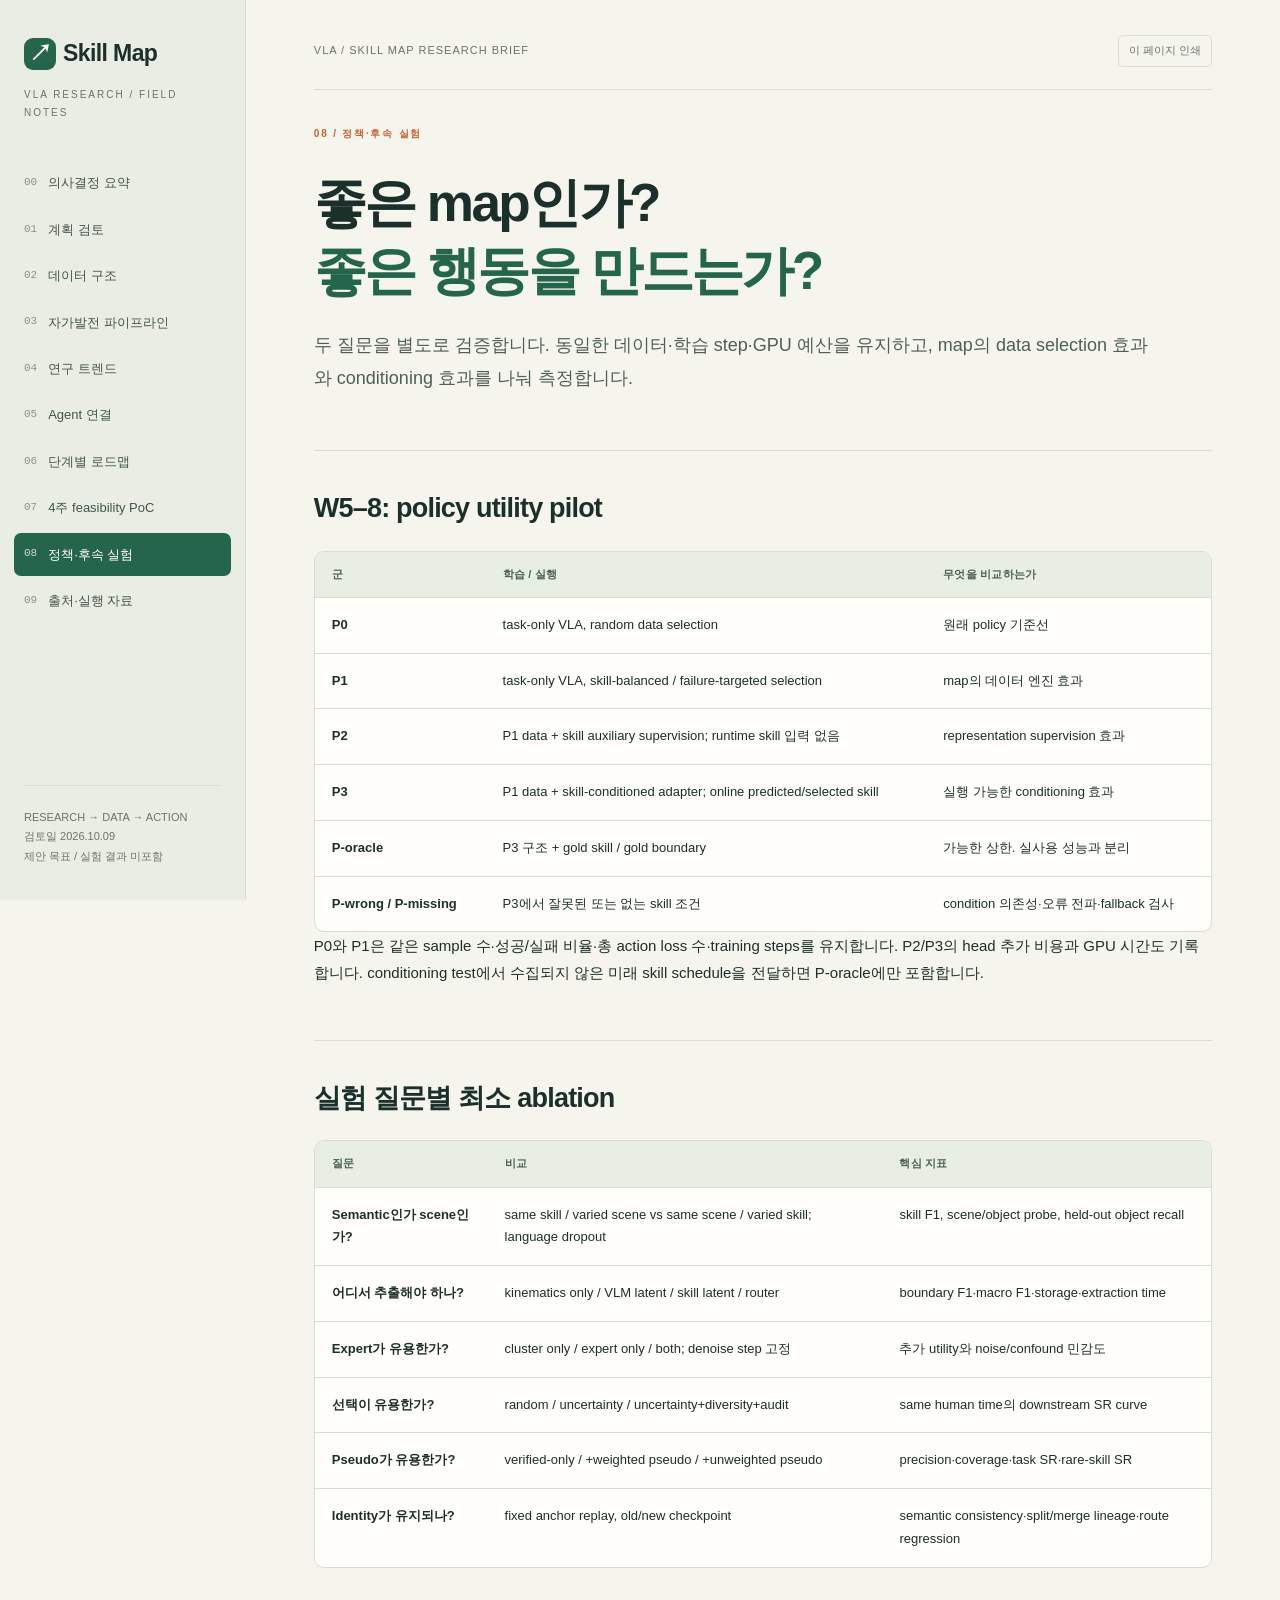
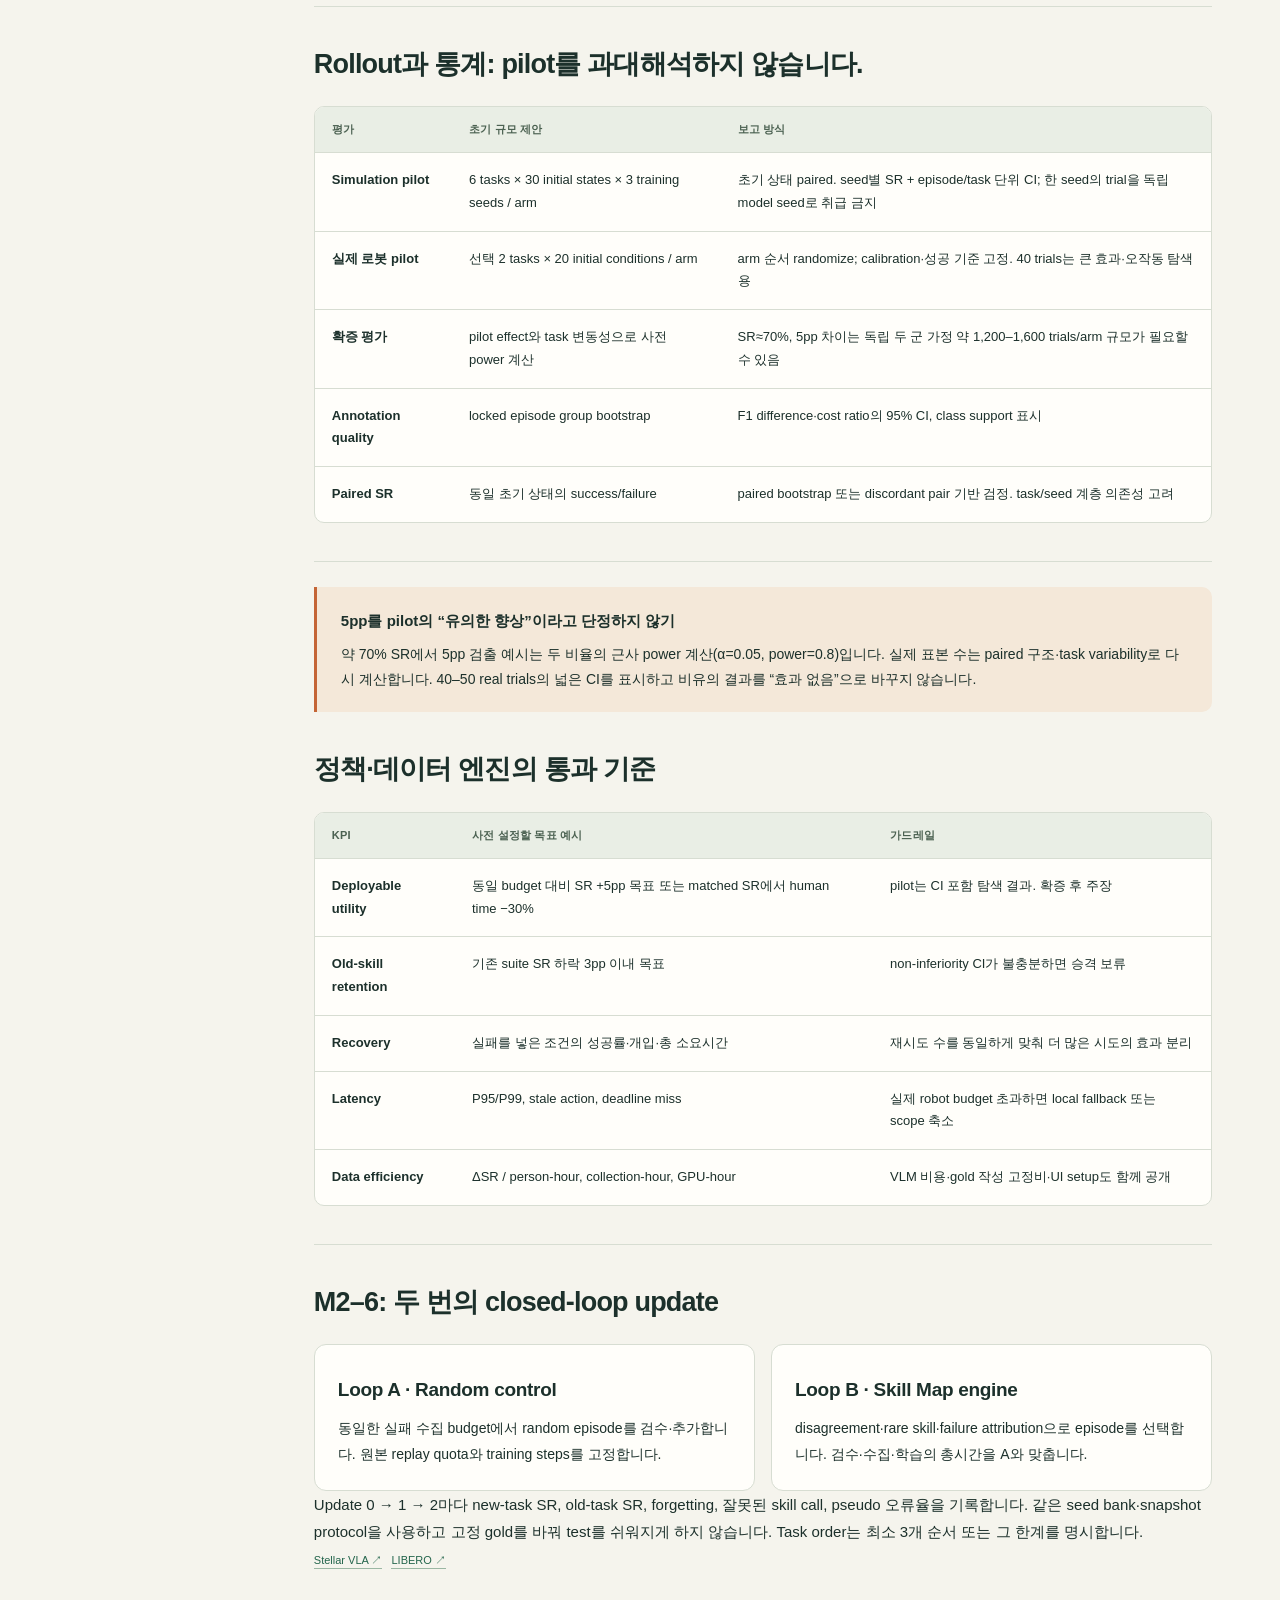
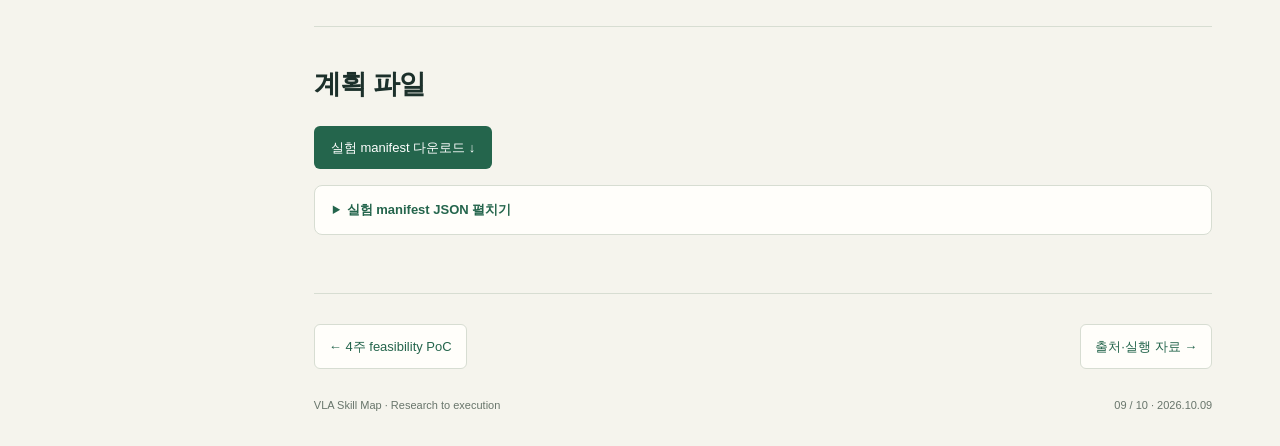
==== docs/experiments.html @ 4793a788 "Publish VLA Skill Map research report" ====
<!doctype html>
<html lang="ko"><head><meta charset="utf-8"><meta name="viewport" content="width=device-width,initial-scale=1"><meta name="description" content="VLA Skill Map 연구 계획 검토: LeRobot v3, semi-supervised labeling, 데이터 엔진, Agent 연결과 PoC"><title>정책·후속 실험 · VLA Skill Map</title><link rel="stylesheet" href="assets/style.css"><link rel="icon" href="assets/favicon.svg" type="image/svg+xml"><script src="assets/app.js" defer></script></head>
<body><a class="skip" href="#main">본문으로 이동</a><div class="mobile-header"><a href="index.html">VLA / Skill Map</a><button id="menu-toggle" aria-expanded="false" aria-controls="sidebar">목차</button></div>
<div class="shell"><aside class="sidebar" id="sidebar"><a class="brand" href="index.html"><span class="brand-mark">↗</span>Skill Map</a><div class="brand-sub">VLA RESEARCH / FIELD NOTES</div><nav class="nav" aria-label="리포트 주제"><a href="index.html"><span>00</span>의사결정 요약</a><a href="review.html"><span>01</span>계획 검토</a><a href="schema.html"><span>02</span>데이터 구조</a><a href="pipeline.html"><span>03</span>자가발전 파이프라인</a><a href="trends.html"><span>04</span>연구 트렌드</a><a href="runtime.html"><span>05</span>Agent 연결</a><a href="roadmap.html"><span>06</span>단계별 로드맵</a><a href="poc.html"><span>07</span>4주 feasibility PoC</a><a href="experiments.html" aria-current="page"><span>08</span>정책·후속 실험</a><a href="sources.html"><span>09</span>출처·실행 자료</a></nav><div class="sidebar-footer">RESEARCH → DATA → ACTION<br>검토일 2026.10.09<br>제안 목표 / 실험 결과 미포함</div></aside>
<main class="main" id="main"><div class="topbar"><span>VLA / SKILL MAP RESEARCH BRIEF</span><button id="print-button" type="button">이 페이지 인쇄</button></div><header class="hero"><span class="eyebrow">08 / 정책·후속 실험</span><h1>좋은 map인가?<br><em>좋은 행동을 만드는가?</em></h1><p class="lead">두 질문을 별도로 검증합니다. 동일한 데이터·학습 step·GPU 예산을 유지하고, map의 data selection 효과와 conditioning 효과를 나눠 측정합니다.</p></header><section class="section"><h2>W5–8: policy utility pilot</h2><div class="table-wrap"><table><thead><tr><th>군</th><th>학습 / 실행</th><th>무엇을 비교하는가</th></tr></thead><tbody><tr><td>P0</td><td>task-only VLA, random data selection</td><td>원래 policy 기준선</td></tr><tr><td>P1</td><td>task-only VLA, skill-balanced / failure-targeted selection</td><td>map의 데이터 엔진 효과</td></tr><tr><td>P2</td><td>P1 data + skill auxiliary supervision; runtime skill 입력 없음</td><td>representation supervision 효과</td></tr><tr><td>P3</td><td>P1 data + skill-conditioned adapter; online predicted/selected skill</td><td>실행 가능한 conditioning 효과</td></tr><tr><td>P-oracle</td><td>P3 구조 + gold skill / gold boundary</td><td>가능한 상한. 실사용 성능과 분리</td></tr><tr><td>P-wrong / P-missing</td><td>P3에서 잘못된 또는 없는 skill 조건</td><td>condition 의존성·오류 전파·fallback 검사</td></tr></tbody></table></div><p>P0와 P1은 같은 sample 수·성공/실패 비율·총 action loss 수·training steps를 유지합니다. P2/P3의 head 추가 비용과 GPU 시간도 기록합니다. conditioning test에서 수집되지 않은 미래 skill schedule을 전달하면 P-oracle에만 포함합니다.</p></section><section class="section"><h2>실험 질문별 최소 ablation</h2><div class="table-wrap"><table><thead><tr><th>질문</th><th>비교</th><th>핵심 지표</th></tr></thead><tbody><tr><td>Semantic인가 scene인가?</td><td>same skill / varied scene vs same scene / varied skill; language dropout</td><td>skill F1, scene/object probe, held-out object recall</td></tr><tr><td>어디서 추출해야 하나?</td><td>kinematics only / VLM latent / skill latent / router</td><td>boundary F1·macro F1·storage·extraction time</td></tr><tr><td>Expert가 유용한가?</td><td>cluster only / expert only / both; denoise step 고정</td><td>추가 utility와 noise/confound 민감도</td></tr><tr><td>선택이 유용한가?</td><td>random / uncertainty / uncertainty+diversity+audit</td><td>same human time의 downstream SR curve</td></tr><tr><td>Pseudo가 유용한가?</td><td>verified-only / +weighted pseudo / +unweighted pseudo</td><td>precision·coverage·task SR·rare-skill SR</td></tr><tr><td>Identity가 유지되나?</td><td>fixed anchor replay, old/new checkpoint</td><td>semantic consistency·split/merge lineage·route regression</td></tr></tbody></table></div></section><section class="section"><h2>Rollout과 통계: pilot를 과대해석하지 않습니다.</h2><div class="table-wrap"><table><thead><tr><th>평가</th><th>초기 규모 제안</th><th>보고 방식</th></tr></thead><tbody><tr><td>Simulation pilot</td><td>6 tasks × 30 initial states × 3 training seeds / arm</td><td>초기 상태 paired. seed별 SR + episode/task 단위 CI; 한 seed의 trial을 독립 model seed로 취급 금지</td></tr><tr><td>실제 로봇 pilot</td><td>선택 2 tasks × 20 initial conditions / arm</td><td>arm 순서 randomize; calibration·성공 기준 고정. 40 trials는 큰 효과·오작동 탐색용</td></tr><tr><td>확증 평가</td><td>pilot effect와 task 변동성으로 사전 power 계산</td><td>SR≈70%, 5pp 차이는 독립 두 군 가정 약 1,200–1,600 trials/arm 규모가 필요할 수 있음</td></tr><tr><td>Annotation quality</td><td>locked episode group bootstrap</td><td>F1 difference·cost ratio의 95% CI, class support 표시</td></tr><tr><td>Paired SR</td><td>동일 초기 상태의 success/failure</td><td>paired bootstrap 또는 discordant pair 기반 검정. task/seed 계층 의존성 고려</td></tr></tbody></table></div></section><aside class="note warning"><strong>5pp를 pilot의 “유의한 향상”이라고 단정하지 않기</strong><p>약 70% SR에서 5pp 검출 예시는 두 비율의 근사 power 계산(α=0.05, power=0.8)입니다. 실제 표본 수는 paired 구조·task variability로 다시 계산합니다. 40–50 real trials의 넓은 CI를 표시하고 비유의 결과를 “효과 없음”으로 바꾸지 않습니다.</p></aside><section class="section"><h2>정책·데이터 엔진의 통과 기준</h2><div class="table-wrap"><table><thead><tr><th>KPI</th><th>사전 설정할 목표 예시</th><th>가드레일</th></tr></thead><tbody><tr><td>Deployable utility</td><td>동일 budget 대비 SR +5pp 목표 또는 matched SR에서 human time −30%</td><td>pilot는 CI 포함 탐색 결과. 확증 후 주장</td></tr><tr><td>Old-skill retention</td><td>기존 suite SR 하락 3pp 이내 목표</td><td>non-inferiority CI가 불충분하면 승격 보류</td></tr><tr><td>Recovery</td><td>실패를 넣은 조건의 성공률·개입·총 소요시간</td><td>재시도 수를 동일하게 맞춰 더 많은 시도의 효과 분리</td></tr><tr><td>Latency</td><td>P95/P99, stale action, deadline miss</td><td>실제 robot budget 초과하면 local fallback 또는 scope 축소</td></tr><tr><td>Data efficiency</td><td>ΔSR / person-hour, collection-hour, GPU-hour</td><td>VLM 비용·gold 작성 고정비·UI setup도 함께 공개</td></tr></tbody></table></div></section><section class="section"><h2>M2–6: 두 번의 closed-loop update</h2><div class="grid two"><article class="card"><h3>Loop A · Random control</h3><p>동일한 실패 수집 budget에서 random episode를 검수·추가합니다. 원본 replay quota와 training steps를 고정합니다.</p></article><article class="card"><h3>Loop B · Skill Map engine</h3><p>disagreement·rare skill·failure attribution으로 episode를 선택합니다. 검수·수집·학습의 총시간을 A와 맞춥니다.</p></article></div><p>Update 0 → 1 → 2마다 new-task SR, old-task SR, forgetting, 잘못된 skill call, pseudo 오류율을 기록합니다. 같은 seed bank·snapshot protocol을 사용하고 고정 gold를 바꿔 test를 쉬워지게 하지 않습니다. Task order는 최소 3개 순서 또는 그 한계를 명시합니다. <a class="cite" href="https://arxiv.org/html/2511.18085v4" target="_blank" rel="noopener">Stellar VLA ↗</a> <a class="cite" href="https://arxiv.org/abs/2306.03310" target="_blank" rel="noopener">LIBERO ↗</a></p></section><section class="section"><h2>계획 파일</h2><p><a class="button" href="downloads/experiment-manifest.json" download>실험 manifest 다운로드 ↓</a></p><details class="expandable"><summary>실험 manifest JSON 펼치기</summary><pre><code>{
  &quot;experiment_id&quot;: &quot;poc-r2-v0.1&quot;,
  &quot;hypothesis&quot;: &quot;latent evidence improves quality or reduces review time vs kinematics+VLM&quot;,
  &quot;primary_metric&quot;: &quot;person_minutes_at_matched_macro_f1&quot;,
  &quot;split_manifest&quot;: &quot;splits.json&quot;,
  &quot;locked_test&quot;: true,
  &quot;label_budgets_person_minutes&quot;: [
    60,
    120,
    240
  ],
  &quot;shared_seed_cost_reported&quot;: true,
  &quot;seeds&quot;: [
    0,
    1,
    2
  ],
  &quot;arms&quot;: [
    &quot;R0-manual-random&quot;,
    &quot;R1-kin-vlm-random&quot;,
    &quot;R2-latent-active&quot;
  ],
  &quot;controls&quot;: [
    &quot;same_episode_pool&quot;,
    &quot;same_ui&quot;,
    &quot;same_teacher_version&quot;,
    &quot;same_gold&quot;,
    &quot;same_compute_log&quot;
  ],
  &quot;online_conditioning&quot;: &quot;past_only_predicted_skill_or_planner_selected_skill&quot;,
  &quot;oracle_reported_separately&quot;: true,
  &quot;statistics&quot;: &quot;episode-grouped bootstrap CI; paired initial states for rollout&quot;,
  &quot;stopping&quot;: &quot;pre_registered_gates; no test-based threshold tuning&quot;
}</code></pre></details></section><nav class="pager" aria-label="이전과 다음 주제"><a href="poc.html">← 4주 feasibility PoC</a><a href="sources.html">출처·실행 자료 →</a></nav><footer class="footer"><span>VLA Skill Map · Research to execution</span><span>09 / 10 · 2026.10.09</span></footer></main></div></body></html>
---- docs/assets/style.css ----
@font-face{font-family:LocalSans;src:local("Pretendard"),local("Malgun Gothic"),local("Apple SD Gothic Neo")} 
:root{--bg:#f5f4ed;--paper:#fffefa;--ink:#1c302b;--muted:#68756b;--line:#d7ddd2;--green:#24654c;--light:#e7eee3;--orange:#c46536;--blue:#5486a2}
*{box-sizing:border-box}body{margin:0;background:var(--bg);color:var(--ink);font-family:LocalSans,"Segoe UI",sans-serif;font-size:15px;line-height:1.8}a{color:var(--green);text-decoration:none}a:hover{text-decoration:underline}button,input{font:inherit}button{cursor:pointer}:focus-visible{outline:3px solid var(--orange);outline-offset:4px}h1,h2,h3,p{margin-top:0}p{margin-bottom:16px}h1{font-size:clamp(35px,4.15vw,64px);line-height:1.28;letter-spacing:-2.6px;margin:24px 0}h1 em{font-style:normal;color:var(--green)}h2{font-size:27px;line-height:1.45;letter-spacing:-.8px;margin-bottom:22px}h3{font-size:19px;line-height:1.5;letter-spacing:-.3px;margin:8px 0 12px}code{font-family:Consolas,monospace;font-size:.88em;overflow-wrap:anywhere}p code,td code{background:var(--light);padding:2px 5px;border-radius:4px}.shell{display:grid;grid-template-columns:246px minmax(0,1fr);min-height:100vh}.sidebar{height:100vh;position:sticky;top:0;background:#e9ede3;border-right:1px solid var(--line);padding:33px 24px;display:flex;flex-direction:column}.brand{font-weight:800;font-size:23px;letter-spacing:-.6px;color:var(--ink)}.brand-mark{display:inline-flex;width:32px;height:32px;align-items:center;justify-content:center;background:var(--green);color:var(--paper);border-radius:9px;margin-right:7px}.brand-sub{font-size:10px;letter-spacing:2px;margin:12px 0 36px;color:var(--muted)}.nav a{display:flex;align-items:center;gap:11px;font-size:13px;padding:10px 10px;margin:3px -10px;border-radius:7px;color:#44564b}.nav a span{font-family:Consolas,monospace;font-size:11px;color:#899487}.nav a[aria-current=page]{background:var(--green);color:white}.nav a[aria-current=page] span{color:#c8decd}.sidebar-footer{margin-top:auto;padding-top:22px;font-size:11px;color:var(--muted);border-top:1px solid var(--line)}.main{min-width:0;max-width:1400px;padding:35px 5.3vw 30px}.topbar{display:flex;justify-content:space-between;align-items:center;font-size:11px;color:var(--muted);padding-bottom:22px;border-bottom:1px solid var(--line);letter-spacing:1px}.topbar button{border:1px solid var(--line);background:transparent;border-radius:5px;padding:5px 10px;color:var(--muted);font-size:11px}.hero{padding:28px 0 39px;border-bottom:1px solid var(--line)}.eyebrow{font-size:10px;letter-spacing:1.8px;font-weight:700;color:var(--orange);text-transform:uppercase}.lead{max-width:850px;font-size:18px;line-height:1.85;color:#4f6056}.hero-bottom{display:flex;align-items:center;justify-content:space-between;gap:15px;padding-top:12px}.pill{display:inline-block;border:1px solid #b8cebb;background:var(--light);padding:4px 12px;border-radius:30px;font-size:12px;color:var(--green)}.muted{font-size:12px;color:var(--muted)}.section{padding:38px 0;border-bottom:1px solid var(--line)}.grid{display:grid;gap:16px}.three{grid-template-columns:repeat(3,minmax(0,1fr))}.two{grid-template-columns:repeat(2,minmax(0,1fr))}.card{background:var(--paper);border:1px solid var(--line);border-radius:12px;padding:23px;min-width:0}.card p:last-child{margin-bottom:0}.card p{font-size:14px}.metric{color:var(--green);font-weight:700;padding-top:12px;border-top:1px solid var(--line)}.table-wrap{overflow-x:auto;border:1px solid var(--line);border-radius:10px;background:var(--paper)}table{width:100%;border-collapse:collapse;font-size:13px;line-height:1.75;min-width:600px}th{text-align:left;background:#e9eee5;color:#4b6151;font-size:11px;font-weight:700;letter-spacing:.2px;padding:13px 17px}td{padding:16px 17px;border-top:1px solid var(--line);vertical-align:top}td:first-child{font-weight:650;min-width:94px}tr:hover td{background:#f9faf4}.cite{display:inline-block;color:var(--green);font-size:11px;border-bottom:1px solid #9bb7a3;line-height:1.5;margin:3px 5px 0 0}.note{margin:25px 0 0;background:var(--light);padding:20px 24px;border-left:3px solid var(--green);border-radius:0 10px 10px 0;font-size:14px}.note strong{font-size:15px}.note p{margin:8px 0 0}.note.warning{background:#f4e8d9;border-color:var(--orange)}pre{margin:14px 0 20px;background:#20392f;color:#d8e5d5;padding:22px;border-radius:9px;white-space:pre-wrap;overflow-wrap:anywhere;font-size:12px;line-height:1.75}.flow{display:flex;gap:12px;margin-bottom:20px;overflow-x:auto;padding-bottom:5px}.flow-node{flex:1;min-width:120px;background:var(--paper);border:1px solid var(--line);border-radius:10px;padding:19px 16px;position:relative}.flow-node span{display:block;font-family:Consolas,monospace;color:var(--orange);font-size:11px;margin-bottom:12px}.flow-node strong{display:block;font-size:14px}.flow-node small{display:block;color:var(--muted);font-size:11px;line-height:1.8;margin-top:6px}.flow-node:not(:last-child):after{content:'→';position:absolute;right:-14px;top:42%;z-index:1;color:var(--green);font-size:17px}.loop-strip{background:var(--green);color:#e7efe0;padding:15px 20px;border-radius:8px;font-size:12px;margin-bottom:20px}.link-grid{display:grid;grid-template-columns:repeat(3,minmax(0,1fr));gap:13px}.link-grid a{padding:20px;border:1px solid var(--line);background:var(--paper);border-radius:9px;transition:transform .15s}.link-grid a:hover{transform:translateY(-3px);text-decoration:none;border-color:var(--green)}.link-grid span{font-size:12px;font-family:Consolas,monospace;color:var(--orange);display:block;margin-bottom:10px}.link-grid strong{font-size:15px;display:block}.link-grid small{font-size:11px;color:var(--muted);display:block;margin-top:8px}.runtime-stack{display:grid;gap:10px;margin-bottom:20px}.runtime-stack>div{display:grid;grid-template-columns:180px 1fr;gap:3px 15px;border:1px solid var(--line);border-left:5px solid var(--green);padding:18px 22px;background:var(--paper);border-radius:8px}.runtime-stack span{grid-row:span 2;align-self:center;font-size:11px;letter-spacing:1px;color:var(--green)}.runtime-stack small{color:var(--muted);font-size:12px}.budget-bars{display:grid;gap:10px;margin-bottom:20px}.budget-bars>div{position:relative;isolation:isolate;border:1px solid var(--line);border-radius:6px;padding:12px 18px;background:var(--paper);font-size:13px}.budget-bars>div:before{content:'';width:var(--w);background:var(--c);opacity:.14;position:absolute;inset:0;z-index:-1}.budget-bars b{display:inline-block;min-width:50px;color:var(--green)}.maturity{display:flex;gap:10px;overflow:auto}.maturity>div{min-width:135px;flex:1;border-top:3px solid var(--green);padding:18px 10px;background:var(--paper)}.maturity b{display:block;color:var(--orange);font-family:Consolas,monospace}.maturity strong{display:block;font-size:13px}.maturity small{display:block;font-size:11px;color:var(--muted);margin-top:10px}.interactive-box{display:grid;grid-template-columns:1fr 1fr;gap:35px;background:var(--paper);border:1px solid var(--line);border-radius:12px;padding:28px;margin-bottom:20px}.interactive-box p{font-size:13px;color:var(--muted)}.sliders label{display:block;font-size:12px;margin-bottom:12px}.sliders output{float:right;font-weight:700;color:var(--green)}input[type=range]{display:block;width:100%;accent-color:var(--green);margin-top:8px}.estimate{display:flex;align-items:center;gap:15px;margin-top:15px}.estimate b{font-family:Consolas,monospace;font-size:38px;color:var(--green);line-height:1}.estimate span{font-size:11px;color:var(--muted)}.source-card{padding:18px 20px;border:1px solid var(--line);border-radius:9px;background:var(--paper)}.source-card h3{font-size:17px}.source-card p{font-size:12px;margin:0}.download-grid{display:grid;grid-template-columns:repeat(3,minmax(0,1fr));gap:12px}.download-grid a{border:1px solid var(--line);border-radius:7px;padding:17px;background:var(--paper)}.download-grid strong{display:block;font-size:13px}.download-grid small{font-size:11px;color:var(--muted)}.button{display:inline-block;background:var(--green);color:white;padding:10px 17px;border-radius:6px;font-size:13px}.footer{display:flex;justify-content:space-between;gap:15px;font-size:11px;color:var(--muted);padding-top:27px}.pager{display:flex;justify-content:space-between;padding-top:30px;gap:20px}.pager a{font-size:13px;padding:10px 14px;background:var(--paper);border:1px solid var(--line);border-radius:6px}.mobile-header{display:none}.skip{position:absolute;left:-10000px}.skip:focus{left:10px;top:10px;background:var(--paper);padding:10px;z-index:99}
.expandable{border:1px solid var(--line);border-radius:8px;padding:12px 18px;margin-bottom:20px;background:var(--paper)}.expandable summary{font-size:13px;color:var(--green);font-weight:700;cursor:pointer}.expandable pre{margin-bottom:5px}
@media(min-width:1500px){.main{padding-right:90px;padding-left:90px}}@media(max-width:1100px){.shell{grid-template-columns:215px minmax(0,1fr)}.sidebar{padding:28px 18px}.main{padding:30px 32px}.three,.link-grid,.download-grid{grid-template-columns:repeat(2,minmax(0,1fr))}h1{font-size:46px}.flow-node{min-width:130px}}
@media(max-width:760px){.shell{display:block}.mobile-header{display:flex;justify-content:space-between;align-items:center;padding:14px 20px;border-bottom:1px solid var(--line);background:#e9ede3}.mobile-header a{font-weight:800}.mobile-header button{background:none;border:1px solid #b4c2b3;border-radius:5px;padding:4px 12px;color:var(--green)}.sidebar{display:none;position:static;height:auto;padding:15px 24px}.sidebar.open{display:block}.sidebar>.brand,.brand-sub,.sidebar-footer{display:none}.nav{display:grid;grid-template-columns:1fr 1fr}.nav a{margin:2px 2px;padding:7px;font-size:12px}.main{padding:23px 20px}.hero{padding:20px 0 28px}h1{font-size:36px;letter-spacing:-1.5px}h2{font-size:23px}.lead{font-size:16px}.section{padding:28px 0}.grid,.three,.two,.link-grid,.download-grid{grid-template-columns:1fr}.hero-bottom{align-items:flex-start;flex-direction:column}.runtime-stack>div{grid-template-columns:1fr;padding:15px}.runtime-stack span{grid-row:auto}.interactive-box{grid-template-columns:1fr;gap:15px;padding:20px}.topbar{font-size:9px}.footer{flex-direction:column}.flow{margin-right:-5px}.card{padding:20px}.pager a{font-size:11px;padding:8px}.table-wrap{max-width:100%}pre{font-size:11px;padding:17px}}
@media print{body{background:white;font-size:11px}.shell{display:block}.sidebar,.mobile-header,.topbar button,.pager{display:none}.main{padding:0;max-width:none}.hero{padding:0 0 15px}h1{font-size:30px}h2{font-size:20px}.section{padding:17px 0}.card,.note,.source-card,.flow-node{break-inside:avoid}table{font-size:10px;min-width:0}th,td{padding:8px}.flow{overflow:visible}.flow-node{min-width:0}.interactive-box{display:none}.grid.three{grid-template-columns:repeat(3,1fr)}.cite{font-size:9px}pre{background:#eee;color:black}}
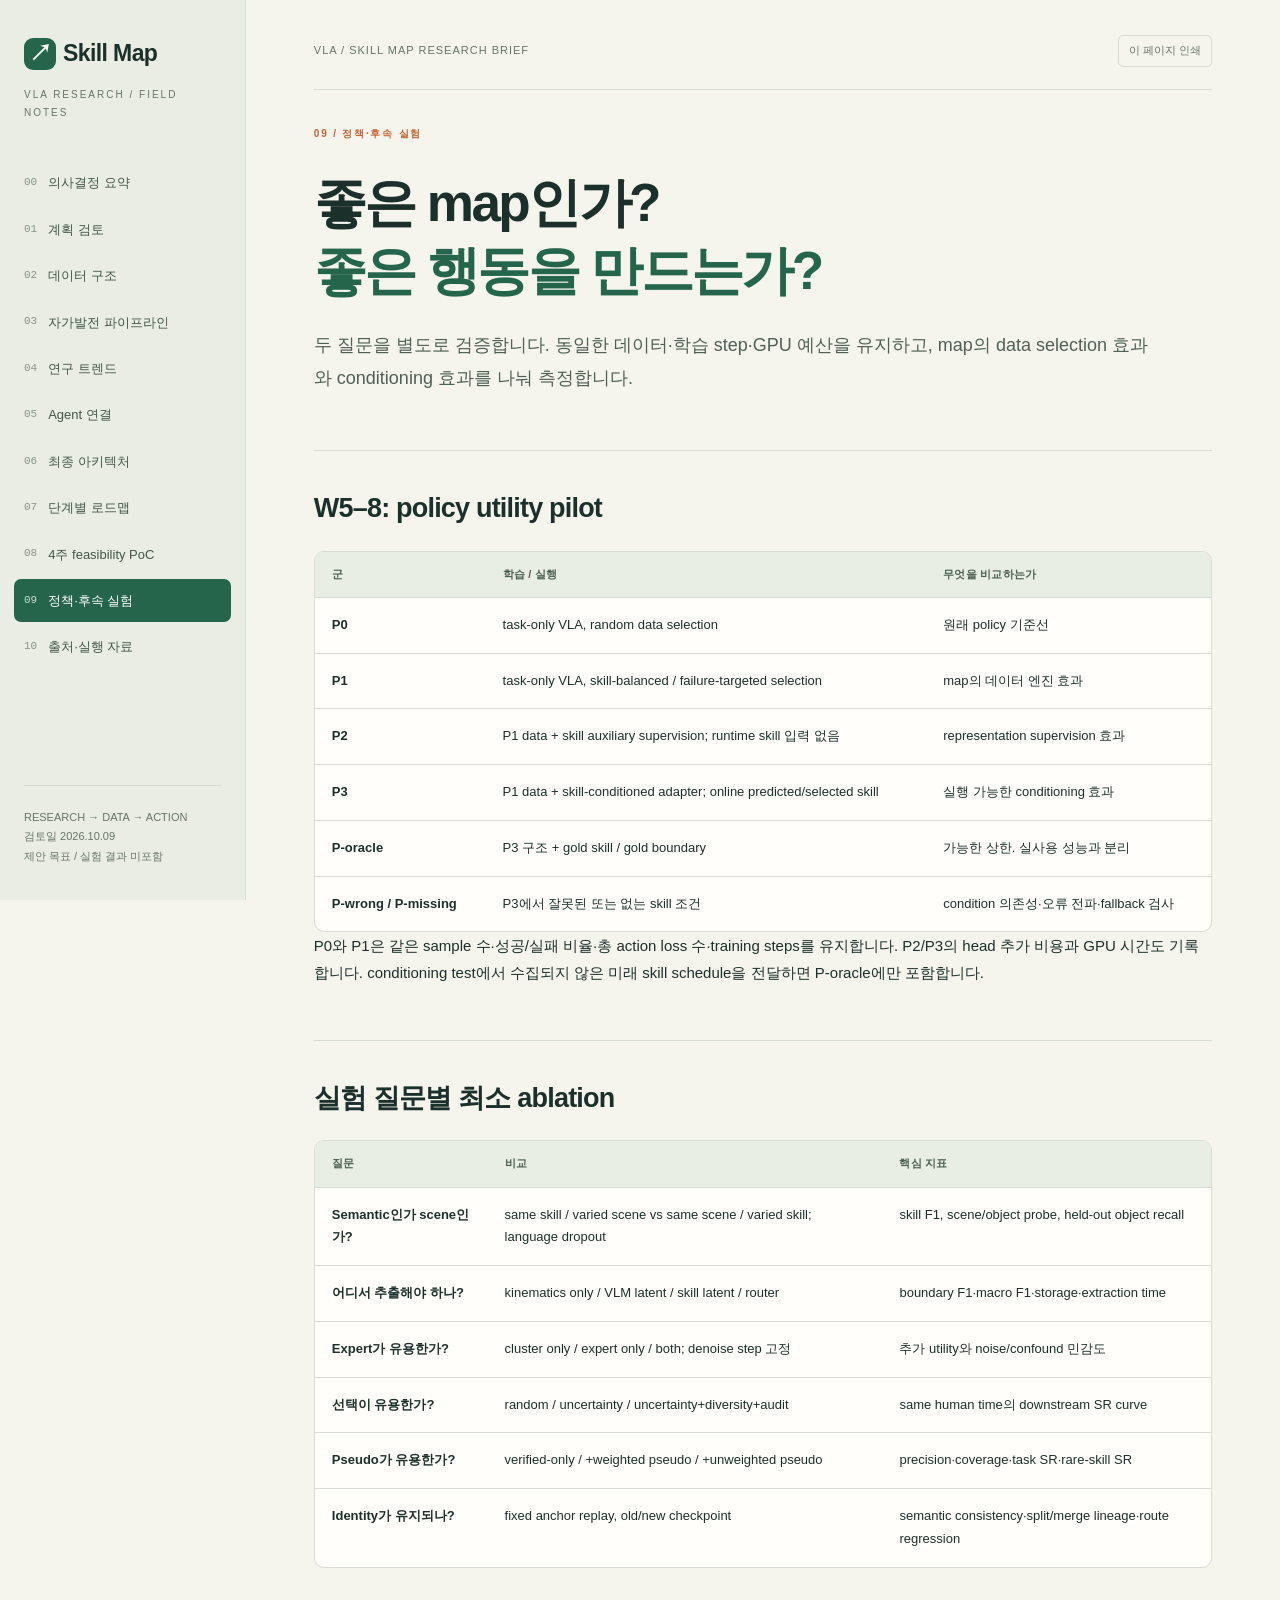
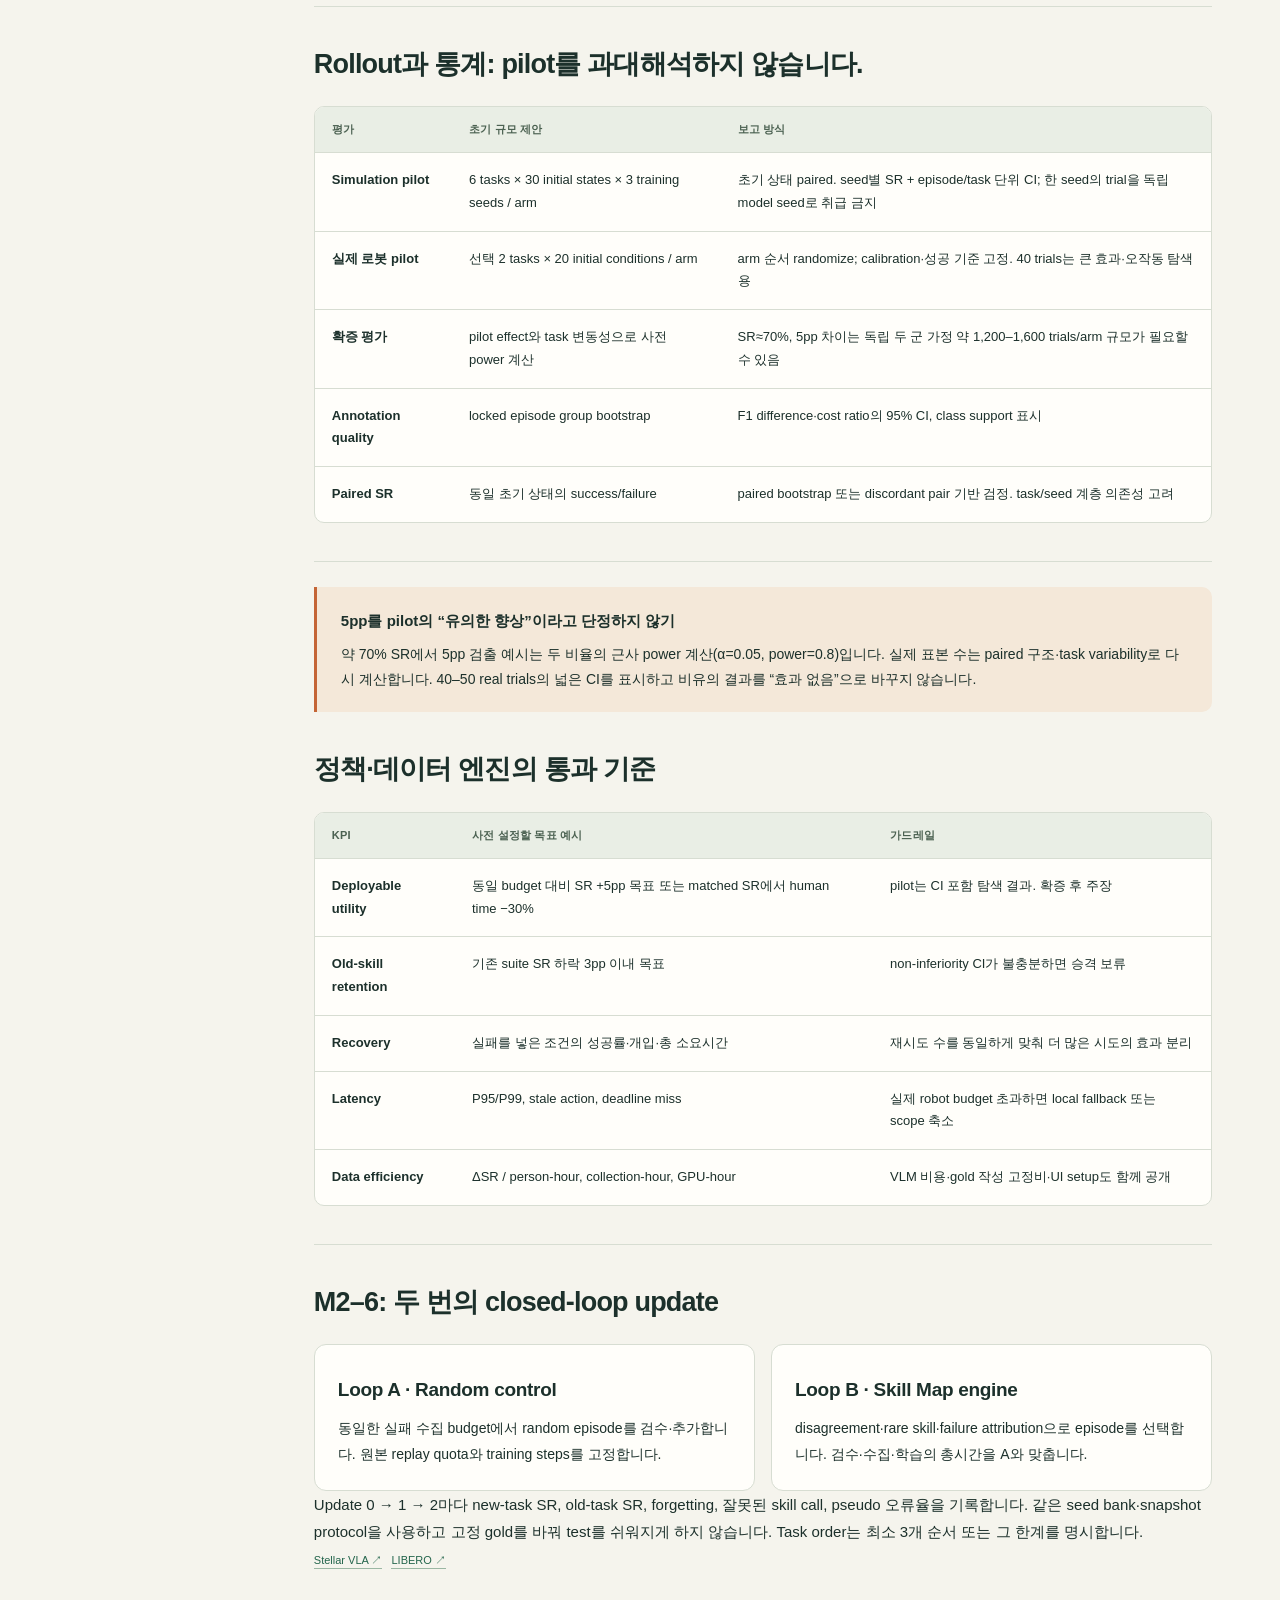
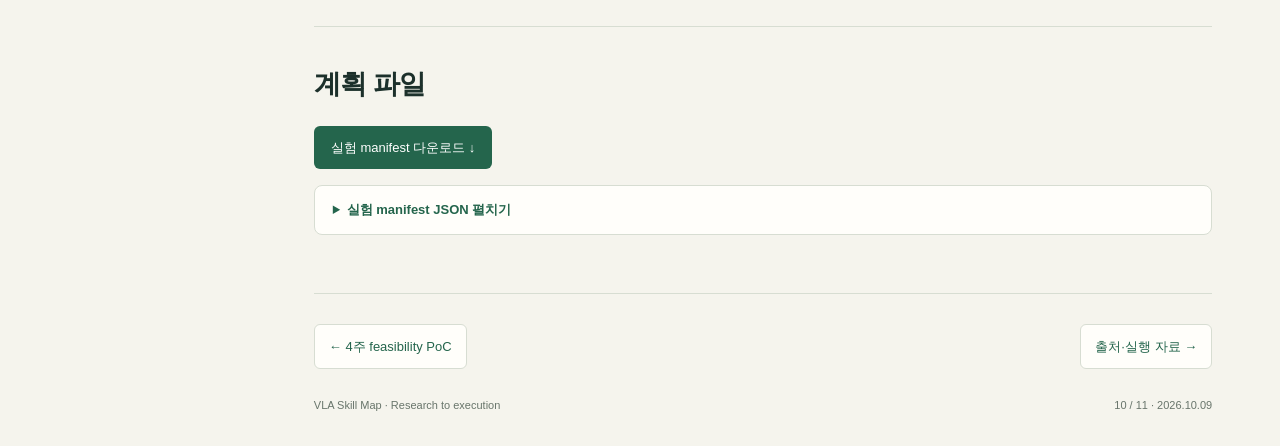
==== commit cf85fbd1: "Add interactive final VLA Skill Map architecture and SVG download" ====
--- a/docs/experiments.html
+++ b/docs/experiments.html
@@ -1,8 +1,8 @@
 <!doctype html>
 <html lang="ko"><head><meta charset="utf-8"><meta name="viewport" content="width=device-width,initial-scale=1"><meta name="description" content="VLA Skill Map 연구 계획 검토: LeRobot v3, semi-supervised labeling, 데이터 엔진, Agent 연결과 PoC"><title>정책·후속 실험 · VLA Skill Map</title><link rel="stylesheet" href="assets/style.css"><link rel="icon" href="assets/favicon.svg" type="image/svg+xml"><script src="assets/app.js" defer></script></head>
 <body><a class="skip" href="#main">본문으로 이동</a><div class="mobile-header"><a href="index.html">VLA / Skill Map</a><button id="menu-toggle" aria-expanded="false" aria-controls="sidebar">목차</button></div>
-<div class="shell"><aside class="sidebar" id="sidebar"><a class="brand" href="index.html"><span class="brand-mark">↗</span>Skill Map</a><div class="brand-sub">VLA RESEARCH / FIELD NOTES</div><nav class="nav" aria-label="리포트 주제"><a href="index.html"><span>00</span>의사결정 요약</a><a href="review.html"><span>01</span>계획 검토</a><a href="schema.html"><span>02</span>데이터 구조</a><a href="pipeline.html"><span>03</span>자가발전 파이프라인</a><a href="trends.html"><span>04</span>연구 트렌드</a><a href="runtime.html"><span>05</span>Agent 연결</a><a href="roadmap.html"><span>06</span>단계별 로드맵</a><a href="poc.html"><span>07</span>4주 feasibility PoC</a><a href="experiments.html" aria-current="page"><span>08</span>정책·후속 실험</a><a href="sources.html"><span>09</span>출처·실행 자료</a></nav><div class="sidebar-footer">RESEARCH → DATA → ACTION<br>검토일 2026.10.09<br>제안 목표 / 실험 결과 미포함</div></aside>
-<main class="main" id="main"><div class="topbar"><span>VLA / SKILL MAP RESEARCH BRIEF</span><button id="print-button" type="button">이 페이지 인쇄</button></div><header class="hero"><span class="eyebrow">08 / 정책·후속 실험</span><h1>좋은 map인가?<br><em>좋은 행동을 만드는가?</em></h1><p class="lead">두 질문을 별도로 검증합니다. 동일한 데이터·학습 step·GPU 예산을 유지하고, map의 data selection 효과와 conditioning 효과를 나눠 측정합니다.</p></header><section class="section"><h2>W5–8: policy utility pilot</h2><div class="table-wrap"><table><thead><tr><th>군</th><th>학습 / 실행</th><th>무엇을 비교하는가</th></tr></thead><tbody><tr><td>P0</td><td>task-only VLA, random data selection</td><td>원래 policy 기준선</td></tr><tr><td>P1</td><td>task-only VLA, skill-balanced / failure-targeted selection</td><td>map의 데이터 엔진 효과</td></tr><tr><td>P2</td><td>P1 data + skill auxiliary supervision; runtime skill 입력 없음</td><td>representation supervision 효과</td></tr><tr><td>P3</td><td>P1 data + skill-conditioned adapter; online predicted/selected skill</td><td>실행 가능한 conditioning 효과</td></tr><tr><td>P-oracle</td><td>P3 구조 + gold skill / gold boundary</td><td>가능한 상한. 실사용 성능과 분리</td></tr><tr><td>P-wrong / P-missing</td><td>P3에서 잘못된 또는 없는 skill 조건</td><td>condition 의존성·오류 전파·fallback 검사</td></tr></tbody></table></div><p>P0와 P1은 같은 sample 수·성공/실패 비율·총 action loss 수·training steps를 유지합니다. P2/P3의 head 추가 비용과 GPU 시간도 기록합니다. conditioning test에서 수집되지 않은 미래 skill schedule을 전달하면 P-oracle에만 포함합니다.</p></section><section class="section"><h2>실험 질문별 최소 ablation</h2><div class="table-wrap"><table><thead><tr><th>질문</th><th>비교</th><th>핵심 지표</th></tr></thead><tbody><tr><td>Semantic인가 scene인가?</td><td>same skill / varied scene vs same scene / varied skill; language dropout</td><td>skill F1, scene/object probe, held-out object recall</td></tr><tr><td>어디서 추출해야 하나?</td><td>kinematics only / VLM latent / skill latent / router</td><td>boundary F1·macro F1·storage·extraction time</td></tr><tr><td>Expert가 유용한가?</td><td>cluster only / expert only / both; denoise step 고정</td><td>추가 utility와 noise/confound 민감도</td></tr><tr><td>선택이 유용한가?</td><td>random / uncertainty / uncertainty+diversity+audit</td><td>same human time의 downstream SR curve</td></tr><tr><td>Pseudo가 유용한가?</td><td>verified-only / +weighted pseudo / +unweighted pseudo</td><td>precision·coverage·task SR·rare-skill SR</td></tr><tr><td>Identity가 유지되나?</td><td>fixed anchor replay, old/new checkpoint</td><td>semantic consistency·split/merge lineage·route regression</td></tr></tbody></table></div></section><section class="section"><h2>Rollout과 통계: pilot를 과대해석하지 않습니다.</h2><div class="table-wrap"><table><thead><tr><th>평가</th><th>초기 규모 제안</th><th>보고 방식</th></tr></thead><tbody><tr><td>Simulation pilot</td><td>6 tasks × 30 initial states × 3 training seeds / arm</td><td>초기 상태 paired. seed별 SR + episode/task 단위 CI; 한 seed의 trial을 독립 model seed로 취급 금지</td></tr><tr><td>실제 로봇 pilot</td><td>선택 2 tasks × 20 initial conditions / arm</td><td>arm 순서 randomize; calibration·성공 기준 고정. 40 trials는 큰 효과·오작동 탐색용</td></tr><tr><td>확증 평가</td><td>pilot effect와 task 변동성으로 사전 power 계산</td><td>SR≈70%, 5pp 차이는 독립 두 군 가정 약 1,200–1,600 trials/arm 규모가 필요할 수 있음</td></tr><tr><td>Annotation quality</td><td>locked episode group bootstrap</td><td>F1 difference·cost ratio의 95% CI, class support 표시</td></tr><tr><td>Paired SR</td><td>동일 초기 상태의 success/failure</td><td>paired bootstrap 또는 discordant pair 기반 검정. task/seed 계층 의존성 고려</td></tr></tbody></table></div></section><aside class="note warning"><strong>5pp를 pilot의 “유의한 향상”이라고 단정하지 않기</strong><p>약 70% SR에서 5pp 검출 예시는 두 비율의 근사 power 계산(α=0.05, power=0.8)입니다. 실제 표본 수는 paired 구조·task variability로 다시 계산합니다. 40–50 real trials의 넓은 CI를 표시하고 비유의 결과를 “효과 없음”으로 바꾸지 않습니다.</p></aside><section class="section"><h2>정책·데이터 엔진의 통과 기준</h2><div class="table-wrap"><table><thead><tr><th>KPI</th><th>사전 설정할 목표 예시</th><th>가드레일</th></tr></thead><tbody><tr><td>Deployable utility</td><td>동일 budget 대비 SR +5pp 목표 또는 matched SR에서 human time −30%</td><td>pilot는 CI 포함 탐색 결과. 확증 후 주장</td></tr><tr><td>Old-skill retention</td><td>기존 suite SR 하락 3pp 이내 목표</td><td>non-inferiority CI가 불충분하면 승격 보류</td></tr><tr><td>Recovery</td><td>실패를 넣은 조건의 성공률·개입·총 소요시간</td><td>재시도 수를 동일하게 맞춰 더 많은 시도의 효과 분리</td></tr><tr><td>Latency</td><td>P95/P99, stale action, deadline miss</td><td>실제 robot budget 초과하면 local fallback 또는 scope 축소</td></tr><tr><td>Data efficiency</td><td>ΔSR / person-hour, collection-hour, GPU-hour</td><td>VLM 비용·gold 작성 고정비·UI setup도 함께 공개</td></tr></tbody></table></div></section><section class="section"><h2>M2–6: 두 번의 closed-loop update</h2><div class="grid two"><article class="card"><h3>Loop A · Random control</h3><p>동일한 실패 수집 budget에서 random episode를 검수·추가합니다. 원본 replay quota와 training steps를 고정합니다.</p></article><article class="card"><h3>Loop B · Skill Map engine</h3><p>disagreement·rare skill·failure attribution으로 episode를 선택합니다. 검수·수집·학습의 총시간을 A와 맞춥니다.</p></article></div><p>Update 0 → 1 → 2마다 new-task SR, old-task SR, forgetting, 잘못된 skill call, pseudo 오류율을 기록합니다. 같은 seed bank·snapshot protocol을 사용하고 고정 gold를 바꿔 test를 쉬워지게 하지 않습니다. Task order는 최소 3개 순서 또는 그 한계를 명시합니다. <a class="cite" href="https://arxiv.org/html/2511.18085v4" target="_blank" rel="noopener">Stellar VLA ↗</a> <a class="cite" href="https://arxiv.org/abs/2306.03310" target="_blank" rel="noopener">LIBERO ↗</a></p></section><section class="section"><h2>계획 파일</h2><p><a class="button" href="downloads/experiment-manifest.json" download>실험 manifest 다운로드 ↓</a></p><details class="expandable"><summary>실험 manifest JSON 펼치기</summary><pre><code>{
+<div class="shell"><aside class="sidebar" id="sidebar"><a class="brand" href="index.html"><span class="brand-mark">↗</span>Skill Map</a><div class="brand-sub">VLA RESEARCH / FIELD NOTES</div><nav class="nav" aria-label="리포트 주제"><a href="index.html"><span>00</span>의사결정 요약</a><a href="review.html"><span>01</span>계획 검토</a><a href="schema.html"><span>02</span>데이터 구조</a><a href="pipeline.html"><span>03</span>자가발전 파이프라인</a><a href="trends.html"><span>04</span>연구 트렌드</a><a href="runtime.html"><span>05</span>Agent 연결</a><a href="architecture.html"><span>06</span>최종 아키텍처</a><a href="roadmap.html"><span>07</span>단계별 로드맵</a><a href="poc.html"><span>08</span>4주 feasibility PoC</a><a href="experiments.html" aria-current="page"><span>09</span>정책·후속 실험</a><a href="sources.html"><span>10</span>출처·실행 자료</a></nav><div class="sidebar-footer">RESEARCH → DATA → ACTION<br>검토일 2026.10.09<br>제안 목표 / 실험 결과 미포함</div></aside>
+<main class="main" id="main"><div class="topbar"><span>VLA / SKILL MAP RESEARCH BRIEF</span><button id="print-button" type="button">이 페이지 인쇄</button></div><header class="hero"><span class="eyebrow">09 / 정책·후속 실험</span><h1>좋은 map인가?<br><em>좋은 행동을 만드는가?</em></h1><p class="lead">두 질문을 별도로 검증합니다. 동일한 데이터·학습 step·GPU 예산을 유지하고, map의 data selection 효과와 conditioning 효과를 나눠 측정합니다.</p></header><section class="section"><h2>W5–8: policy utility pilot</h2><div class="table-wrap"><table><thead><tr><th>군</th><th>학습 / 실행</th><th>무엇을 비교하는가</th></tr></thead><tbody><tr><td>P0</td><td>task-only VLA, random data selection</td><td>원래 policy 기준선</td></tr><tr><td>P1</td><td>task-only VLA, skill-balanced / failure-targeted selection</td><td>map의 데이터 엔진 효과</td></tr><tr><td>P2</td><td>P1 data + skill auxiliary supervision; runtime skill 입력 없음</td><td>representation supervision 효과</td></tr><tr><td>P3</td><td>P1 data + skill-conditioned adapter; online predicted/selected skill</td><td>실행 가능한 conditioning 효과</td></tr><tr><td>P-oracle</td><td>P3 구조 + gold skill / gold boundary</td><td>가능한 상한. 실사용 성능과 분리</td></tr><tr><td>P-wrong / P-missing</td><td>P3에서 잘못된 또는 없는 skill 조건</td><td>condition 의존성·오류 전파·fallback 검사</td></tr></tbody></table></div><p>P0와 P1은 같은 sample 수·성공/실패 비율·총 action loss 수·training steps를 유지합니다. P2/P3의 head 추가 비용과 GPU 시간도 기록합니다. conditioning test에서 수집되지 않은 미래 skill schedule을 전달하면 P-oracle에만 포함합니다.</p></section><section class="section"><h2>실험 질문별 최소 ablation</h2><div class="table-wrap"><table><thead><tr><th>질문</th><th>비교</th><th>핵심 지표</th></tr></thead><tbody><tr><td>Semantic인가 scene인가?</td><td>same skill / varied scene vs same scene / varied skill; language dropout</td><td>skill F1, scene/object probe, held-out object recall</td></tr><tr><td>어디서 추출해야 하나?</td><td>kinematics only / VLM latent / skill latent / router</td><td>boundary F1·macro F1·storage·extraction time</td></tr><tr><td>Expert가 유용한가?</td><td>cluster only / expert only / both; denoise step 고정</td><td>추가 utility와 noise/confound 민감도</td></tr><tr><td>선택이 유용한가?</td><td>random / uncertainty / uncertainty+diversity+audit</td><td>same human time의 downstream SR curve</td></tr><tr><td>Pseudo가 유용한가?</td><td>verified-only / +weighted pseudo / +unweighted pseudo</td><td>precision·coverage·task SR·rare-skill SR</td></tr><tr><td>Identity가 유지되나?</td><td>fixed anchor replay, old/new checkpoint</td><td>semantic consistency·split/merge lineage·route regression</td></tr></tbody></table></div></section><section class="section"><h2>Rollout과 통계: pilot를 과대해석하지 않습니다.</h2><div class="table-wrap"><table><thead><tr><th>평가</th><th>초기 규모 제안</th><th>보고 방식</th></tr></thead><tbody><tr><td>Simulation pilot</td><td>6 tasks × 30 initial states × 3 training seeds / arm</td><td>초기 상태 paired. seed별 SR + episode/task 단위 CI; 한 seed의 trial을 독립 model seed로 취급 금지</td></tr><tr><td>실제 로봇 pilot</td><td>선택 2 tasks × 20 initial conditions / arm</td><td>arm 순서 randomize; calibration·성공 기준 고정. 40 trials는 큰 효과·오작동 탐색용</td></tr><tr><td>확증 평가</td><td>pilot effect와 task 변동성으로 사전 power 계산</td><td>SR≈70%, 5pp 차이는 독립 두 군 가정 약 1,200–1,600 trials/arm 규모가 필요할 수 있음</td></tr><tr><td>Annotation quality</td><td>locked episode group bootstrap</td><td>F1 difference·cost ratio의 95% CI, class support 표시</td></tr><tr><td>Paired SR</td><td>동일 초기 상태의 success/failure</td><td>paired bootstrap 또는 discordant pair 기반 검정. task/seed 계층 의존성 고려</td></tr></tbody></table></div></section><aside class="note warning"><strong>5pp를 pilot의 “유의한 향상”이라고 단정하지 않기</strong><p>약 70% SR에서 5pp 검출 예시는 두 비율의 근사 power 계산(α=0.05, power=0.8)입니다. 실제 표본 수는 paired 구조·task variability로 다시 계산합니다. 40–50 real trials의 넓은 CI를 표시하고 비유의 결과를 “효과 없음”으로 바꾸지 않습니다.</p></aside><section class="section"><h2>정책·데이터 엔진의 통과 기준</h2><div class="table-wrap"><table><thead><tr><th>KPI</th><th>사전 설정할 목표 예시</th><th>가드레일</th></tr></thead><tbody><tr><td>Deployable utility</td><td>동일 budget 대비 SR +5pp 목표 또는 matched SR에서 human time −30%</td><td>pilot는 CI 포함 탐색 결과. 확증 후 주장</td></tr><tr><td>Old-skill retention</td><td>기존 suite SR 하락 3pp 이내 목표</td><td>non-inferiority CI가 불충분하면 승격 보류</td></tr><tr><td>Recovery</td><td>실패를 넣은 조건의 성공률·개입·총 소요시간</td><td>재시도 수를 동일하게 맞춰 더 많은 시도의 효과 분리</td></tr><tr><td>Latency</td><td>P95/P99, stale action, deadline miss</td><td>실제 robot budget 초과하면 local fallback 또는 scope 축소</td></tr><tr><td>Data efficiency</td><td>ΔSR / person-hour, collection-hour, GPU-hour</td><td>VLM 비용·gold 작성 고정비·UI setup도 함께 공개</td></tr></tbody></table></div></section><section class="section"><h2>M2–6: 두 번의 closed-loop update</h2><div class="grid two"><article class="card"><h3>Loop A · Random control</h3><p>동일한 실패 수집 budget에서 random episode를 검수·추가합니다. 원본 replay quota와 training steps를 고정합니다.</p></article><article class="card"><h3>Loop B · Skill Map engine</h3><p>disagreement·rare skill·failure attribution으로 episode를 선택합니다. 검수·수집·학습의 총시간을 A와 맞춥니다.</p></article></div><p>Update 0 → 1 → 2마다 new-task SR, old-task SR, forgetting, 잘못된 skill call, pseudo 오류율을 기록합니다. 같은 seed bank·snapshot protocol을 사용하고 고정 gold를 바꿔 test를 쉬워지게 하지 않습니다. Task order는 최소 3개 순서 또는 그 한계를 명시합니다. <a class="cite" href="https://arxiv.org/html/2511.18085v4" target="_blank" rel="noopener">Stellar VLA ↗</a> <a class="cite" href="https://arxiv.org/abs/2306.03310" target="_blank" rel="noopener">LIBERO ↗</a></p></section><section class="section"><h2>계획 파일</h2><p><a class="button" href="downloads/experiment-manifest.json" download>실험 manifest 다운로드 ↓</a></p><details class="expandable"><summary>실험 manifest JSON 펼치기</summary><pre><code>{
   &quot;experiment_id&quot;: &quot;poc-r2-v0.1&quot;,
   &quot;hypothesis&quot;: &quot;latent evidence improves quality or reduces review time vs kinematics+VLM&quot;,
   &quot;primary_metric&quot;: &quot;person_minutes_at_matched_macro_f1&quot;,
@@ -35,4 +35,4 @@
   &quot;oracle_reported_separately&quot;: true,
   &quot;statistics&quot;: &quot;episode-grouped bootstrap CI; paired initial states for rollout&quot;,
   &quot;stopping&quot;: &quot;pre_registered_gates; no test-based threshold tuning&quot;
-}</code></pre></details></section><nav class="pager" aria-label="이전과 다음 주제"><a href="poc.html">← 4주 feasibility PoC</a><a href="sources.html">출처·실행 자료 →</a></nav><footer class="footer"><span>VLA Skill Map · Research to execution</span><span>09 / 10 · 2026.10.09</span></footer></main></div></body></html>+}</code></pre></details></section><nav class="pager" aria-label="이전과 다음 주제"><a href="poc.html">← 4주 feasibility PoC</a><a href="sources.html">출처·실행 자료 →</a></nav><footer class="footer"><span>VLA Skill Map · Research to execution</span><span>10 / 11 · 2026.10.09</span></footer></main></div></body></html>
--- a/docs/assets/style.css
+++ b/docs/assets/style.css
@@ -6,3 +6,5 @@
 @media(min-width:1500px){.main{padding-right:90px;padding-left:90px}}@media(max-width:1100px){.shell{grid-template-columns:215px minmax(0,1fr)}.sidebar{padding:28px 18px}.main{padding:30px 32px}.three,.link-grid,.download-grid{grid-template-columns:repeat(2,minmax(0,1fr))}h1{font-size:46px}.flow-node{min-width:130px}}
 @media(max-width:760px){.shell{display:block}.mobile-header{display:flex;justify-content:space-between;align-items:center;padding:14px 20px;border-bottom:1px solid var(--line);background:#e9ede3}.mobile-header a{font-weight:800}.mobile-header button{background:none;border:1px solid #b4c2b3;border-radius:5px;padding:4px 12px;color:var(--green)}.sidebar{display:none;position:static;height:auto;padding:15px 24px}.sidebar.open{display:block}.sidebar>.brand,.brand-sub,.sidebar-footer{display:none}.nav{display:grid;grid-template-columns:1fr 1fr}.nav a{margin:2px 2px;padding:7px;font-size:12px}.main{padding:23px 20px}.hero{padding:20px 0 28px}h1{font-size:36px;letter-spacing:-1.5px}h2{font-size:23px}.lead{font-size:16px}.section{padding:28px 0}.grid,.three,.two,.link-grid,.download-grid{grid-template-columns:1fr}.hero-bottom{align-items:flex-start;flex-direction:column}.runtime-stack>div{grid-template-columns:1fr;padding:15px}.runtime-stack span{grid-row:auto}.interactive-box{grid-template-columns:1fr;gap:15px;padding:20px}.topbar{font-size:9px}.footer{flex-direction:column}.flow{margin-right:-5px}.card{padding:20px}.pager a{font-size:11px;padding:8px}.table-wrap{max-width:100%}pre{font-size:11px;padding:17px}}
 @media print{body{background:white;font-size:11px}.shell{display:block}.sidebar,.mobile-header,.topbar button,.pager{display:none}.main{padding:0;max-width:none}.hero{padding:0 0 15px}h1{font-size:30px}h2{font-size:20px}.section{padding:17px 0}.card,.note,.source-card,.flow-node{break-inside:avoid}table{font-size:10px;min-width:0}th,td{padding:8px}.flow{overflow:visible}.flow-node{min-width:0}.interactive-box{display:none}.grid.three{grid-template-columns:repeat(3,1fr)}.cite{font-size:9px}pre{background:#eee;color:black}}
+
+.architecture-tools{display:flex;flex-wrap:wrap;gap:8px;align-items:center;margin-bottom:14px}.architecture-tools button{border:1px solid var(--line);border-radius:6px;background:var(--paper);padding:7px 12px;font-size:12px;color:var(--green)}.architecture-tools button[aria-pressed=true]{background:var(--green);color:white}.architecture-tools a{font-size:12px;margin-left:auto}.architecture-viewport{max-width:100%;overflow-x:auto;border:1px solid var(--line);border-radius:12px;background:var(--bg)}.architecture-svg{display:block;width:100%;min-width:900px;height:auto}.architecture-detail{border:1px solid var(--line);background:var(--paper);border-left:4px solid var(--orange);border-radius:8px;padding:18px 22px;margin-top:15px;min-height:170px}.architecture-detail h3{margin:6px 0}.architecture-detail p{font-size:14px;margin:0}@media(max-width:760px){.architecture-tools a{margin-left:0;width:100%}.architecture-detail{padding:16px;min-height:220px}}@media print{.architecture-tools,.architecture-detail{display:none}.architecture-svg{min-width:0}.architecture-viewport{overflow:visible}}
